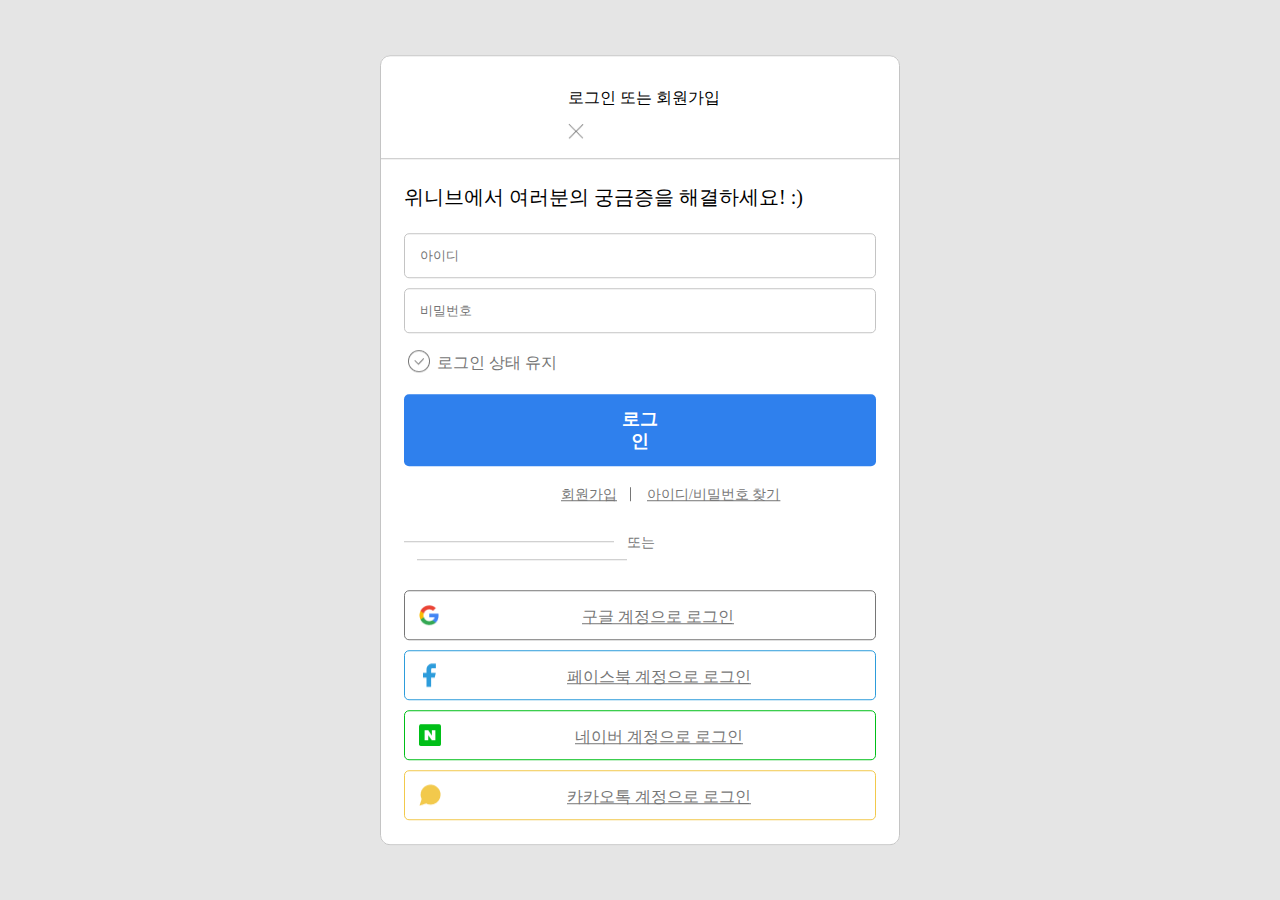
==== login/index.html @ dc8a7e6e "feat: 위니브 로그인 페이지 구현" ====
<!DOCTYPE html>
<html lang="ko">

<head>
  <meta charset="UTF-8">
  <meta http-equiv="X-UA-Compatible" content="IE=edge">
  <meta name="viewport" content="width=device-width, initial-scale=1.0">
  <title>로그인 또는 회원가입</title>
  <link rel="stylesheet" href="./style/login.css">
</head>

<body>
  <div class="wrapper">
    <article class="container-login">
      <header class="header-login">
        <h2>로그인 또는 회원가입</h2>
        <a class="link-close" href="../"></a>
      </header>
      <main class="main-content">
        <strong class="text-info">위니브에서 여러분의 궁금증을 해결하세요! :)</strong>
        <form class="login-form" action="" method="post">
          <label class="blind" for="user_id">아이디</label>
          <input class="user-info input-id" type="text" name="user_id" id="user_id" placeholder="아이디">
          <label class="blind" for="user_pw">비밀번호</label>
          <input class="user-info input-pw" type="password" name="user_pw" id="user_pw" placeholder="비밀번호">
          <input class="checkbox-state" type="checkbox" name="keep-state-login" id="keep-state-login">
          <label class="checkbox_label-state" for="keep-state-login">로그인 상태 유지</label>
          <button class="submit-login" type="submit">로그인</button>
        </form>
        <a class="link-signup" href="#">회원가입</a>
        <a class="link-find_user_info" href="#">아이디/비밀번호 찾기</a>
        <span class="text-or">또는</span>
        <a class="google" href="https://www.google.com/">구글 계정으로 로그인</a>
        <a class="facebook" href="https://www.facebook.com/">페이스북 계정으로 로그인</a>
        <a class="naver" href="https://www.naver.com/">네이버 계정으로 로그인</a>
        <a class="kakaotalk" href="https://accounts.kakao.com/login">카카오톡 계정으로 로그인</a>
      </main>
    </article>
  </div>
</body>

</html>
---- login/style/login.css ----
@import url(../../common/reset.css);

:root {
  --text-gray-color: #767676;
}

.blind {
  position: absolute;
  clip: rect(0 0 0 0);
  width: 1px;
  height: 1px;
  margin: -1px;
  overflow: hidden;
}

.clear-fix::after {
  content: "";
  display: block;
  clear: both;
}

body {
  background-color: #e5e5e5;
}

.wrapper {
  position: absolute;
  top: 50%;
  left: 50%;
  transform: translate(-50%, -50%);
  background-color: white;
  border-radius: 10px;
}

.container-login {
  border: 1px solid #c4c4c4;
  box-sizing: border-box;
  border-radius: 10px;
  width: 520px;
}

.container-login .header-login {
  display: block;
  padding: 19px 23px 18px 187px;
  border-bottom: 1px solid #c4c4c4;
}

.container-login h2 {
  display: inline-block;
  margin-right: 148px;
  font-family: "Spoqa Han Sans Neo";
  font-weight: 500;
  font-size: 16px;
  line-height: 20px;
}

.container-login .link-close {
  display: inline-block;
  width: 16px;
  height: 16px;
  background-image: url(../images/close.png);
  background-repeat: no-repeat;
  background-size: cover;
  vertical-align: -3px;
}

.container-login .main-content {
  padding: 26px 23px 24px;
}

.main-content .text-info {
  margin-bottom: 24px;
  display: block;
  font-family: "Spoqa Han Sans Neo";
  font-weight: 500;
  font-size: 20px;
  line-height: 24px;
}

.login-form .user-info {
  padding: 14px 0 14px 15px;
  box-sizing: border-box;
  display: block;
  width: 100%;
  border: 1px solid #c4c4c4;
  border-radius: 5px;
}

.login-form .user-info.input-id {
  margin-bottom: 10px;
}

.login-form .checkbox-state {
  margin-top: 17px;
  width: 22px;
  height: 22px;
  appearance: none;
  background-image: url(../images/check-box.png);
}

.login-form .checkbox-state:checked {
  margin-top: 17px;
  width: 22px;
  height: 22px;
  appearance: none;
  background-image: url(../images/checked-box.png);
  border: 0;
}

.login-form .checkbox_label-state {
  font-weight: 500;
  font-size: 16px;
  line-height: 20px;
  color: var(--text-gray-color);
  vertical-align: 7px;
  box-sizing: border-box;
}

.login-form .submit-login {
  margin-top: 15px;
  padding: 14px 211px;
  display: block;
  font-weight: 700;
  font-size: 18px;
  color: #ffffff;
  line-height: 22px;
  background-color: #2f80ed;
  border: 0;
  border-radius: 5px;
}

.main-content .link-signup {
  display: inline-block;
  margin-top: 20px;
  margin-left: 157px;
  font-family: "Spoqa Han Sans Neo";
  font-weight: 400;
  font-size: 14px;
  line-height: 18px;
  color: var(--text-gray-color);
}

.main-content .link-signup::after {
  content: "";
  margin: 0 12px;
  display: inline-block;
  width: 1px;
  height: 14px;
  border-right: 1px solid var(--text-gray-color);
  vertical-align: -2px;
}

.main-content .link-find_user_info {
  display: inline-block;
  font-family: "Spoqa Han Sans Neo";
  font-weight: 400;
  font-size: 14px;
  line-height: 18px;
  color: var(--text-gray-color);
}

.main-content .text-or::before {
  content: "";
  box-sizing: border-box;
  margin-right: 13px;
  display: inline-block;
  width: 210px;
  height: 1px;
  border-top: 1px solid #c4c4c4;
  vertical-align: 5px;
}

.main-content .text-or {
  margin: 30px 0 20px;
  display: block;
  font-family: "Spoqa Han Sans Neo";
  font-weight: 400;
  font-size: 14px;
  line-height: 18px;
  color: var(--text-gray-color);
}

.main-content .text-or::after {
  content: "";
  box-sizing: border-box;
  margin-left: 13px;
  display: inline-block;
  width: 210px;
  height: 1px;
  border-top: 1px solid #c4c4c4;
  vertical-align: 5px;
}

.google::before {
  content: "";
  box-sizing: border-box;
  margin-right: 138px;
  padding: 3px;
  display: inline-block;
  width: 28px;
  height: 28px;
  background-image: url(../images/google-logo.png);
  background-size: 70%;
  background-clip: content-box;
  background-repeat: no-repeat;
  background-position: 40%;
  vertical-align: bottom;
}

.google {
  padding: 10px 0 10px 11px;
  margin-bottom: 10px;
  box-sizing: border-box;
  width: 100%;
  display: inline-block;
  font-family: "Spoqa Han Sans Neo";
  font-weight: 500;
  font-size: 16px;
  line-height: 25px;
  vertical-align: 7px;
  border: 1px solid #767676;
  border-radius: 5px;
  color: var(--text-gray-color);
}

.facebook::before {
  content: "";
  box-sizing: border-box;
  margin-right: 123px;
  padding: 2px 8px 2px 7px;
  display: inline-block;
  width: 28px;
  height: 28px;
  background-image: url(../images/facebook-logo.png);
  background-size: cover;
  background-repeat: no-repeat;
  vertical-align: bottom;
}

.facebook {
  padding: 10px 0 10px 11px;
  margin-bottom: 10px;
  box-sizing: border-box;
  width: 100%;
  display: inline-block;
  font-family: "Spoqa Han Sans Neo";
  font-weight: 500;
  font-size: 16px;
  line-height: 25px;
  vertical-align: 7px;
  border: 1px solid #2d9cdb;
  border-radius: 5px;
  color: var(--text-gray-color);
  align-content: center;
}

.naver::before {
  content: "";
  box-sizing: border-box;
  margin-right: 131px;
  padding: 3px;
  display: inline-block;
  width: 28px;
  height: 28px;
  background-image: url(../images/naver-logo.png);
  background-size: cover;
  background-clip: content-box;
  vertical-align: bottom;
}

.naver {
  padding: 10px 0 10px 11px;
  margin-bottom: 10px;
  box-sizing: border-box;
  width: 100%;
  display: inline-block;
  font-family: "Spoqa Han Sans Neo";
  font-weight: 500;
  font-size: 16px;
  line-height: 25px;
  vertical-align: 7px;
  border: 1px solid #00bf18;
  border-radius: 5px;
  color: var(--text-gray-color);
}

.kakaotalk::before {
  content: "";
  box-sizing: border-box;
  margin-right: 123px;
  padding: 3px;
  display: inline-block;
  width: 28px;
  height: 28px;
  background-image: url(../images/kakaotalk-logo.png);
  background-size: cover;
  background-clip: content-box;
  background-repeat: no-repeat;
  background-position: 40%;
  vertical-align: bottom;
}

.kakaotalk {
  padding: 10px 0 10px 11px;
  box-sizing: border-box;
  width: 100%;
  display: inline-block;
  font-family: "Spoqa Han Sans Neo";
  font-weight: 500;
  font-size: 16px;
  line-height: 25px;
  vertical-align: 7px;
  border: 1px solid #f2c94c;
  border-radius: 5px;
  color: var(--text-gray-color);
}
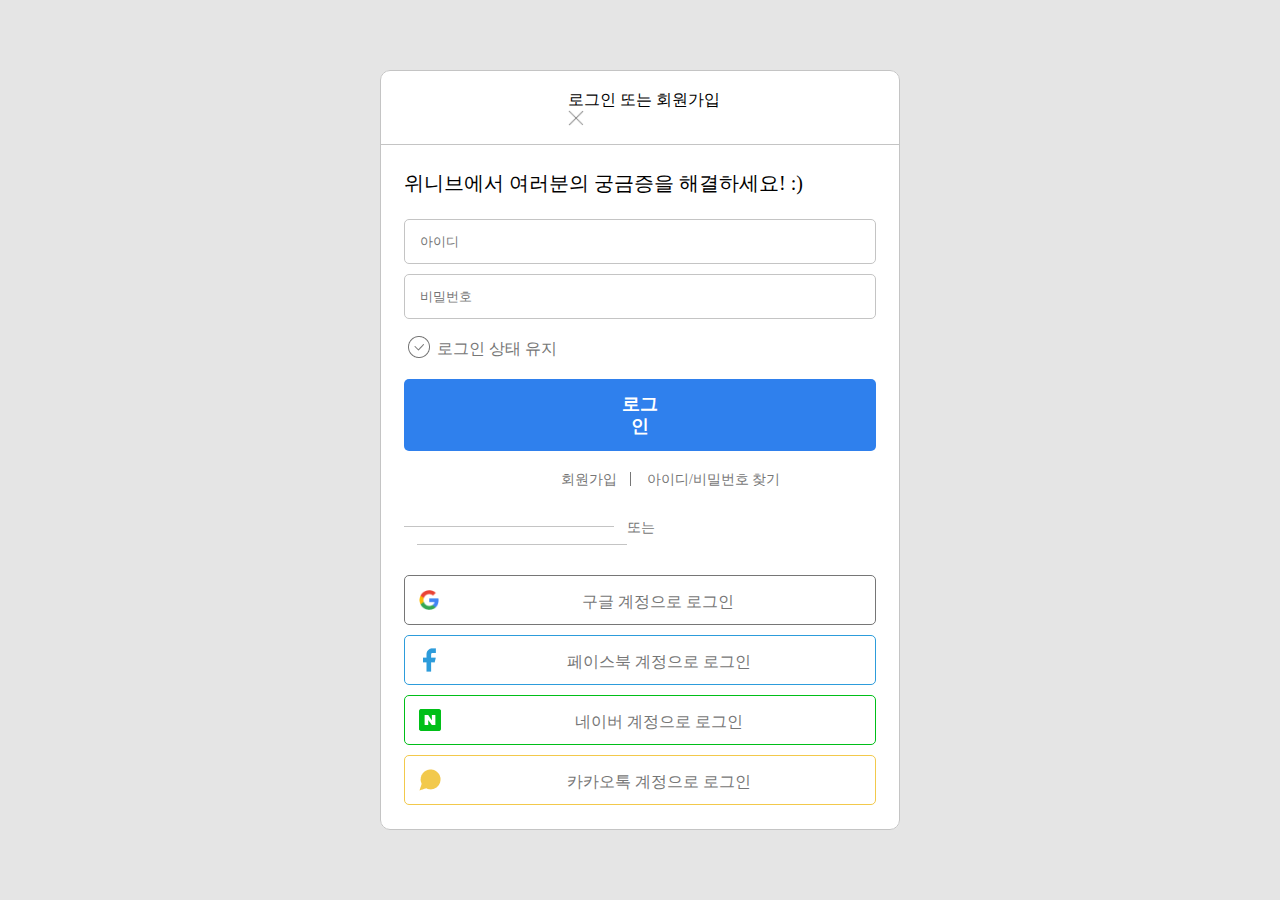
==== commit 27cb24d8: "feat: 로그인시 메시지 나오도록 기능 추가" ====
--- a/login/index.html
+++ b/login/index.html
@@ -21,8 +21,10 @@
         <form class="login-form" action="" method="post">
           <label class="blind" for="user_id">아이디</label>
           <input class="user-info input-id" type="text" name="user_id" id="user_id" placeholder="아이디">
+          <p>아이디를 입력해 주세요.</p>
           <label class="blind" for="user_pw">비밀번호</label>
           <input class="user-info input-pw" type="password" name="user_pw" id="user_pw" placeholder="비밀번호">
+          <p>아이디 혹은 비밀번호과 일치하지 않습니다.</p>
           <input class="checkbox-state" type="checkbox" name="keep-state-login" id="keep-state-login">
           <label class="checkbox_label-state" for="keep-state-login">로그인 상태 유지</label>
           <button class="submit-login" type="submit">로그인</button>
@@ -38,5 +40,6 @@
     </article>
   </div>
 </body>
+<script src="./js/main.js"></script>
 
 </html>--- a/login/style/login.css
+++ b/login/style/login.css
@@ -314,3 +314,23 @@
   border-radius: 5px;
   color: var(--text-gray-color);
 }
+
+.login-form p:first-of-type {
+  margin: 6px 0 10px 4px;
+  display: none;
+  font-family: "Spoqa Han Sans Neo";
+  font-weight: 400;
+  font-size: 14px;
+  line-height: 18px;
+  color: #f4492e;
+}
+
+.login-form p:last-of-type {
+  margin: 10px 0 0 4px;
+  display: none;
+  font-family: "Spoqa Han Sans Neo";
+  font-weight: 400;
+  font-size: 14px;
+  line-height: 18px;
+  color: #f4492e;
+}
